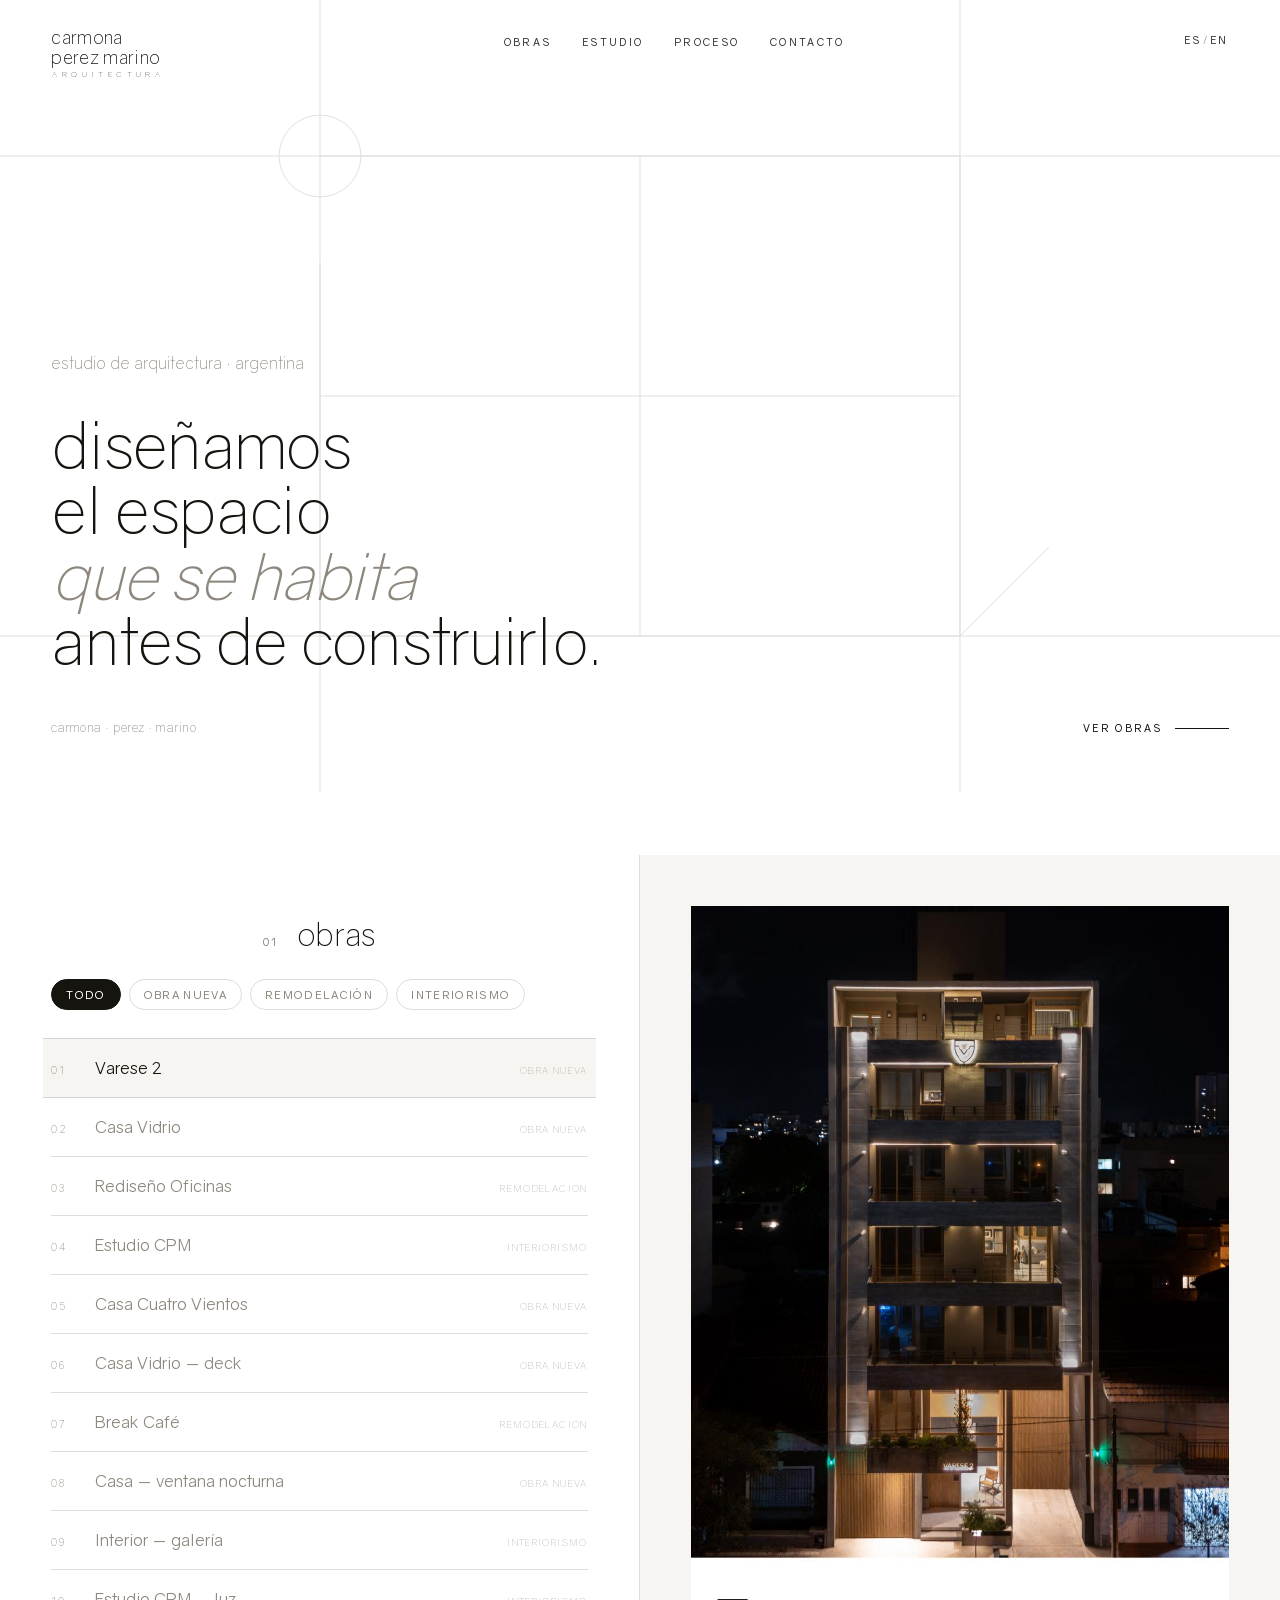
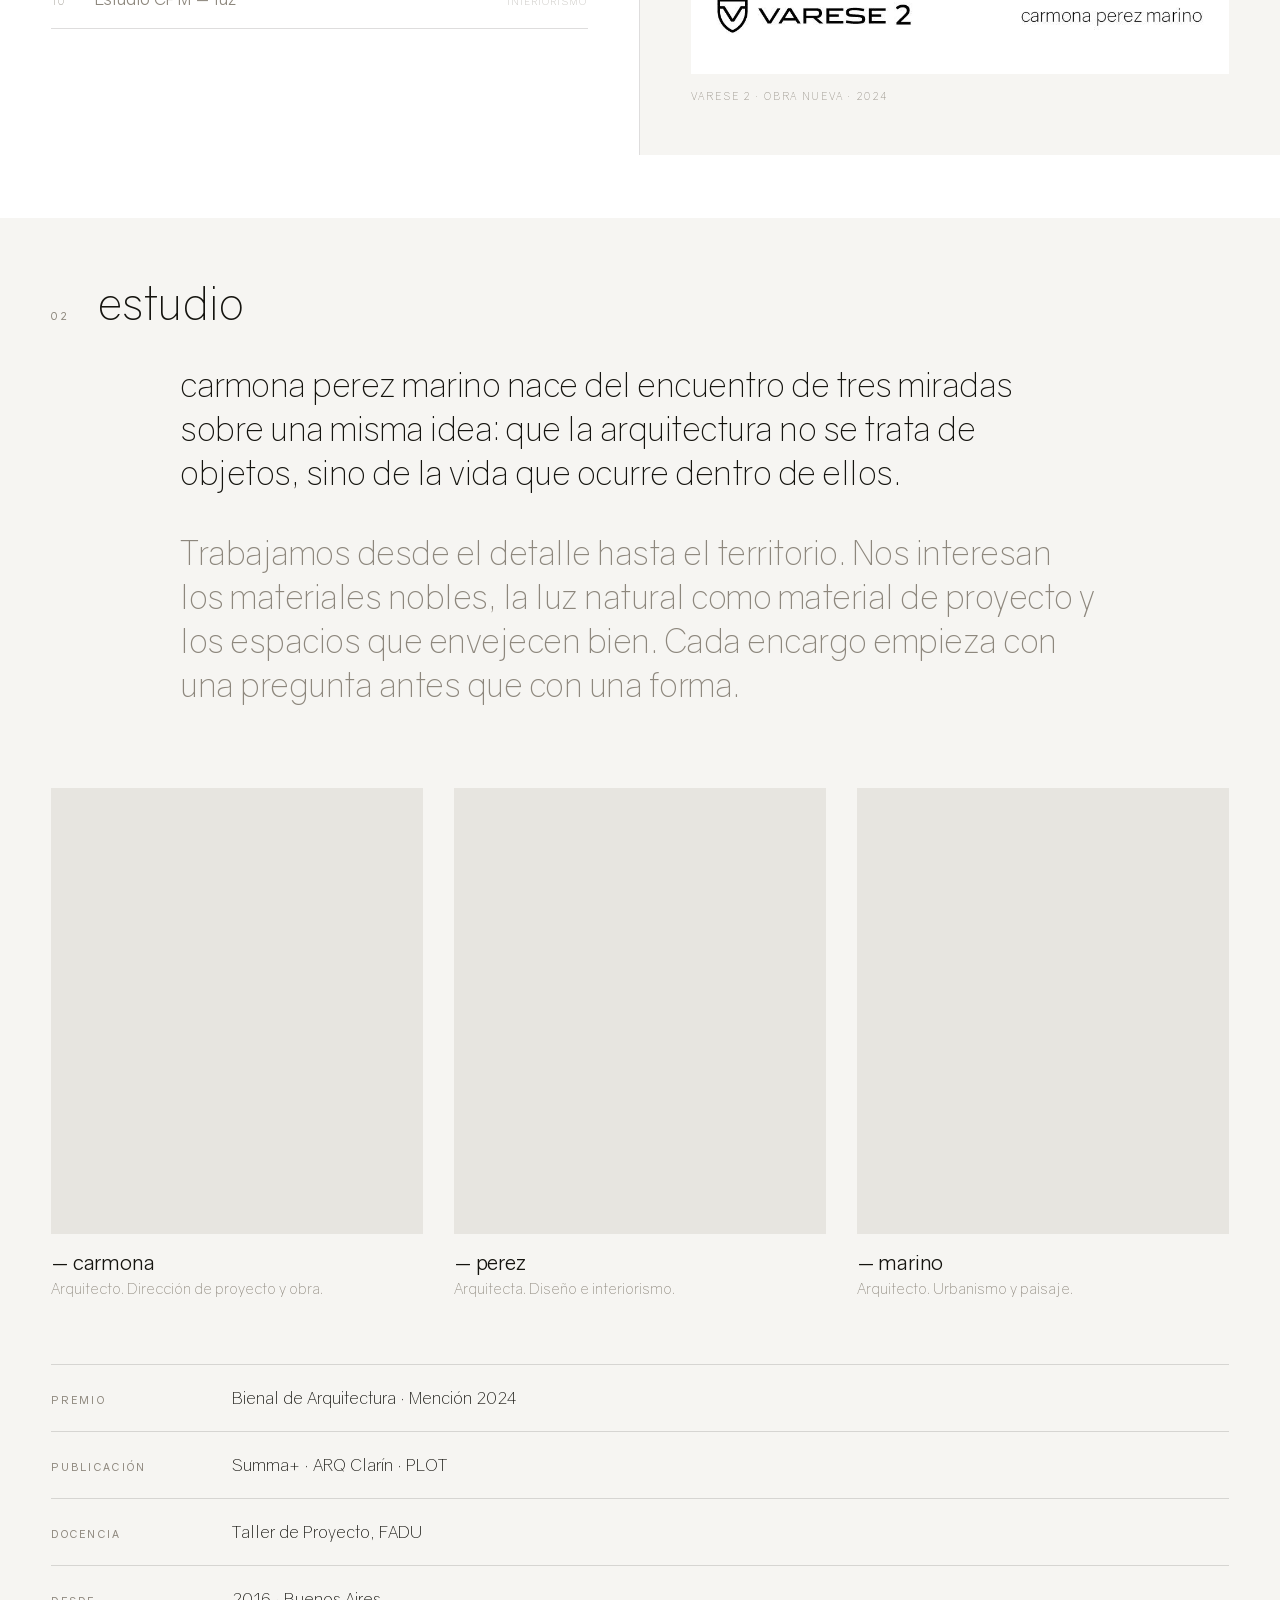
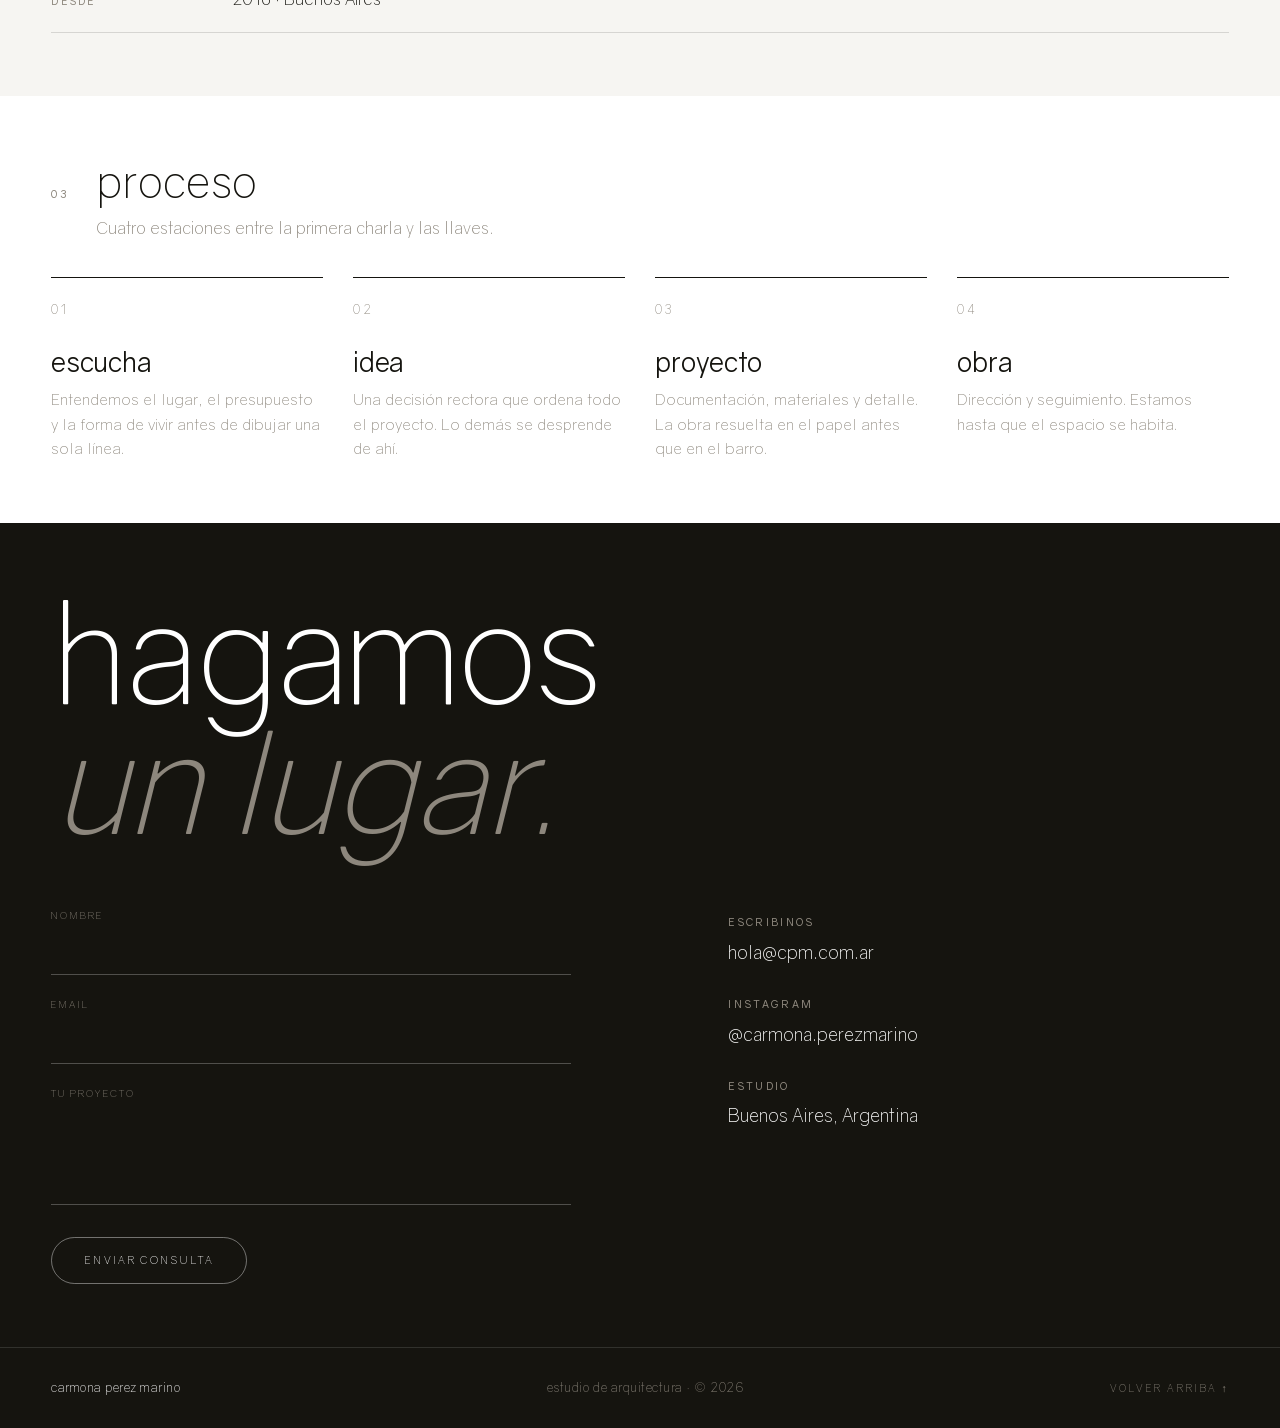
==== index.html @ c0841563 "Initial commit — 4 design variants for CPM web v1: split-panel scroll with filter categories v2: tim" ====
<!DOCTYPE html>
<html lang="es">
<head>
  <meta charset="UTF-8" />
  <meta name="viewport" content="width=device-width, initial-scale=1.0" />
  <title>carmona perez marino · arquitectura</title>
  <meta name="description" content="carmona perez marino — estudio de arquitectura. Obra nueva, remodelación e interiorismo. Espacios que se habitan antes de construirse." />

  <link rel="stylesheet" href="css/styles.css" />
</head>
<body>

  <!-- Custom cursor label (desktop) -->
  <div class="cursor-label" id="cursorLabel" aria-hidden="true"></div>

  <!-- ░░░ HEADER ░░░ -->
  <header class="site-header" id="header">
    <a href="#inicio" class="brand" aria-label="carmona perez marino — inicio">
      <span class="brand__name">carmona<br />perez marino</span>
      <span class="brand__sub">arquitectura</span>
    </a>

    <nav class="nav" id="nav">
      <a href="#obras">Obras</a>
      <a href="#estudio">Estudio</a>
      <a href="#proceso">Proceso</a>
      <a href="#contacto">Contacto</a>
    </nav>

    <div class="header__right">
      <button class="lang" id="langToggle" aria-label="Cambiar idioma">ES<span>/</span>EN</button>
      <button class="menu-btn" id="menuBtn" aria-label="Abrir menú" aria-expanded="false">
        <span></span><span></span>
      </button>
    </div>
  </header>

  <!-- ░░░ HERO / MANIFIESTO ░░░ -->
  <section class="hero" id="inicio">
    <!-- Plan-line motif (signature) -->
    <svg class="hero__plan" viewBox="0 0 1440 900" preserveAspectRatio="xMidYMid slice" aria-hidden="true">
      <g class="plan-lines" fill="none" stroke="currentColor" stroke-width="1">
        <path d="M0 180 H1440" />
        <path d="M0 720 H1440" />
        <path d="M360 0 V900" />
        <path d="M1080 0 V900" />
        <rect x="360" y="180" width="720" height="540" />
        <path d="M360 450 H1080" />
        <path d="M720 180 V720" />
        <circle cx="360" cy="180" r="46" />
        <path d="M1080 720 L1180 620" />
      </g>
    </svg>

    <div class="hero__inner">
      <p class="hero__eyebrow reveal">estudio de arquitectura · argentina</p>
      <h1 class="hero__statement">
        <span class="reveal" style="--d:0">diseñamos</span>
        <span class="reveal" style="--d:1">el espacio</span>
        <span class="reveal" style="--d:2"><em>que se habita</em></span>
        <span class="reveal" style="--d:3">antes de construirlo.</span>
      </h1>
      <div class="hero__foot reveal" style="--d:4">
        <span>carmona · perez · marino</span>
        <a href="#obras" class="scroll-cue">ver obras <span class="scroll-cue__line"></span></a>
      </div>
    </div>
  </section>

  <!-- ░░░ OBRAS ░░░ -->
  <section class="works" id="obras">
    <div class="works__inner">

      <!-- Panel izquierdo: lista de proyectos -->
      <div class="works__list-col">
        <div class="section-head section-head--inline">
          <span class="section-head__num">01</span>
          <h2 class="section-head__title">obras</h2>
        </div>

        <div class="filters" id="filters">
          <button class="filter is-active" data-filter="all">Todo</button>
          <button class="filter" data-filter="obra-nueva">Obra nueva</button>
          <button class="filter" data-filter="remodelacion">Remodelación</button>
          <button class="filter" data-filter="interiorismo">Interiorismo</button>
        </div>

        <ol class="proj-list" id="projList">
          <!-- inyectado por JS -->
        </ol>
      </div>

      <!-- Panel derecho: imagen activa -->
      <div class="works__image-col">
        <div class="works__img-wrap">
          <img class="works__active-img" id="activeImg" src="" alt="" />
        </div>
        <p class="works__img-caption" id="activeCaption"></p>
      </div>

    </div>
  </section>

  <!-- ░░░ ESTUDIO ░░░ -->
  <section class="studio" id="estudio">
    <div class="section-head">
      <span class="section-head__num">02</span>
      <h2 class="section-head__title">estudio</h2>
    </div>

    <div class="studio__manifesto reveal">
      <p>
        carmona perez marino nace del encuentro de tres miradas sobre una misma idea: que la
        arquitectura no se trata de objetos, sino de la vida que ocurre dentro de ellos.
      </p>
      <p>
        Trabajamos desde el detalle hasta el territorio. Nos interesan los materiales nobles, la luz
        natural como material de proyecto y los espacios que envejecen bien. Cada encargo empieza con
        una pregunta antes que con una forma.
      </p>
    </div>

    <div class="team">
      <article class="member reveal">
        <div class="member__photo" data-img="https://picsum.photos/id/1005/600/720?grayscale"></div>
        <h3>— carmona</h3>
        <p>Arquitecto. Dirección de proyecto y obra.</p>
      </article>
      <article class="member reveal" style="--d:1">
        <div class="member__photo" data-img="https://picsum.photos/id/1011/600/720?grayscale"></div>
        <h3>— perez</h3>
        <p>Arquitecta. Diseño e interiorismo.</p>
      </article>
      <article class="member reveal" style="--d:2">
        <div class="member__photo" data-img="https://picsum.photos/id/1027/600/720?grayscale"></div>
        <h3>— marino</h3>
        <p>Arquitecto. Urbanismo y paisaje.</p>
      </article>
    </div>

    <ul class="credits">
      <li><span>Premio</span> Bienal de Arquitectura · Mención 2024</li>
      <li><span>Publicación</span> Summa+ · ARQ Clarín · PLOT</li>
      <li><span>Docencia</span> Taller de Proyecto, FADU</li>
      <li><span>Desde</span> 2016 · Buenos Aires</li>
    </ul>
  </section>

  <!-- ░░░ PROCESO ░░░ -->
  <section class="process" id="proceso">
    <div class="section-head">
      <span class="section-head__num">03</span>
      <h2 class="section-head__title">proceso</h2>
      <p class="section-head__lead">Cuatro estaciones entre la primera charla y las llaves.</p>
    </div>

    <ol class="steps">
      <li class="step reveal">
        <span class="step__n">01</span>
        <h3>escucha</h3>
        <p>Entendemos el lugar, el presupuesto y la forma de vivir antes de dibujar una sola línea.</p>
      </li>
      <li class="step reveal" style="--d:1">
        <span class="step__n">02</span>
        <h3>idea</h3>
        <p>Una decisión rectora que ordena todo el proyecto. Lo demás se desprende de ahí.</p>
      </li>
      <li class="step reveal" style="--d:2">
        <span class="step__n">03</span>
        <h3>proyecto</h3>
        <p>Documentación, materiales y detalle. La obra resuelta en el papel antes que en el barro.</p>
      </li>
      <li class="step reveal" style="--d:3">
        <span class="step__n">04</span>
        <h3>obra</h3>
        <p>Dirección y seguimiento. Estamos hasta que el espacio se habita.</p>
      </li>
    </ol>
  </section>

  <!-- ░░░ CONTACTO ░░░ -->
  <section class="contact" id="contacto">
    <div class="contact__inner">
      <h2 class="contact__title">hagamos<br /><em>un lugar.</em></h2>
      <div class="contact__cols">
        <form class="contact__form" id="contactForm" novalidate>
          <label>Nombre<input type="text" name="nombre" required /></label>
          <label>Email<input type="email" name="email" required /></label>
          <label>Tu proyecto<textarea name="mensaje" rows="3" required></textarea></label>
          <button type="submit">Enviar consulta</button>
          <p class="form-note" id="formNote" hidden>Gracias. Te respondemos a la brevedad.</p>
        </form>
        <div class="contact__aside">
          <p><span>Escribinos</span><a href="mailto:hola@cpm.com.ar">hola@cpm.com.ar</a></p>
          <p><span>Instagram</span><a href="https://www.instagram.com/carmona.perezmarino/" target="_blank" rel="noopener">@carmona.perezmarino</a></p>
          <p><span>Estudio</span>Buenos Aires, Argentina</p>
        </div>
      </div>
    </div>
  </section>

  <!-- ░░░ FOOTER ░░░ -->
  <footer class="site-footer">
    <span class="site-footer__brand">carmona perez marino</span>
    <span class="site-footer__legal">estudio de arquitectura · © 2026</span>
    <a href="#inicio" class="site-footer__top">volver arriba ↑</a>
  </footer>

  <script src="js/works.js"></script>
  <script src="js/main.js"></script>
</body>
</html>
---- css/styles.css ----
/* ============================================================
   carmona perez marino — arquitectura
   Sistema visual: "Planta abierta"
   Blanco · tinta · una sola tipografía (Gravity) · línea de plano
   ============================================================ */

/* ---------- Tipografía de marca (Gravity) ---------- */
@font-face {
  font-family: "Gravity";
  src: url("fonts/Gravity-Light.ttf") format("truetype");
  font-weight: 300; font-style: normal; font-display: swap;
}
@font-face {
  font-family: "Gravity";
  src: url("fonts/Gravity-Book.ttf") format("truetype");
  font-weight: 400; font-style: normal; font-display: swap;
}
@font-face {
  font-family: "Gravity";
  src: url("fonts/Gravity-Regular.ttf") format("truetype");
  font-weight: 500; font-style: normal; font-display: swap;
}
@font-face {
  font-family: "Gravity";
  src: url("fonts/Gravity-Bold.ttf") format("truetype");
  font-weight: 700; font-style: normal; font-display: swap;
}

/* ---------- Tokens ---------- */
:root {
  --paper:   #ffffff;
  --paper-2: #f6f5f2;   /* off-white cálido para alternar secciones */
  --ink:     #15140f;   /* casi negro, leve calidez */
  --stone:   #8d877d;   /* gris piedra para texto secundario */
  --line:    rgba(21, 20, 15, 0.14);
  --line-2:  rgba(21, 20, 15, 0.07);

  --serif: "Gravity", "Helvetica Neue", Arial, sans-serif;
  --gap: clamp(18px, 4vw, 64px);     /* margen lateral */
  --maxw: 1480px;

  --ease: cubic-bezier(0.22, 1, 0.36, 1);
}

/* ---------- Reset ---------- */
*, *::before, *::after { box-sizing: border-box; margin: 0; padding: 0; }
html { scroll-behavior: smooth; -webkit-font-smoothing: antialiased; text-rendering: optimizeLegibility; }
body {
  font-family: var(--serif);
  font-weight: 300;
  color: var(--ink);
  background: var(--paper);
  line-height: 1.55;
  overflow-x: hidden;
}
img { display: block; max-width: 100%; }
a { color: inherit; text-decoration: none; }
button { font: inherit; color: inherit; cursor: pointer; background: none; border: none; }
em { font-style: italic; }
::selection { background: var(--ink); color: var(--paper); }

/* ---------- Tipografía base ---------- */
h1, h2, h3 { font-weight: 300; line-height: 1.02; letter-spacing: -0.01em; }
.eyebrow, .filter, .nav a, .lang,
.section-head__num, .credits span, .contact__aside span {
  text-transform: uppercase;
  letter-spacing: 0.22em;
  font-size: 0.66rem;
  font-weight: 500;
}

/* ============================================================
   HEADER
   ============================================================ */
.site-header {
  position: fixed; inset: 0 0 auto 0; z-index: 100;
  display: flex; align-items: flex-start; justify-content: space-between;
  padding: clamp(16px, 2.2vw, 30px) var(--gap);
  color: var(--ink);
  transition: padding .4s var(--ease);
}
.brand { display: block; line-height: 1; }
.brand__name {
  display: block;
  font-weight: 300;
  font-size: clamp(0.95rem, 1.5vw, 1.15rem);
  letter-spacing: 0.02em;
  line-height: 1.06;
}
.brand__sub {
  display: block;
  margin-top: .35em;
  font-size: 0.5rem;
  letter-spacing: 0.55em;
  text-transform: uppercase;
  padding-left: .15em;
  opacity: .75;
}
.nav {
  display: flex; gap: clamp(18px, 2.4vw, 40px);
  padding-top: 6px;
}
.nav a { position: relative; opacity: .85; transition: opacity .3s; }
.nav a::after {
  content: ""; position: absolute; left: 0; bottom: -6px;
  width: 100%; height: 1px; background: currentColor;
  transform: scaleX(0); transform-origin: left; transition: transform .4s var(--ease);
}
.nav a:hover { opacity: 1; }
.nav a:hover::after { transform: scaleX(1); }

.header__right { display: flex; align-items: center; gap: 18px; padding-top: 4px; }
.lang span { opacity: .4; margin: 0 1px; }
.lang { opacity: .85; transition: opacity .3s; }
.lang:hover { opacity: 1; }

/* botón hamburguesa (mobile) */
.menu-btn { display: none; width: 26px; height: 14px; position: relative; }
.menu-btn span {
  position: absolute; left: 0; width: 100%; height: 1.5px; background: currentColor;
  transition: transform .4s var(--ease), opacity .3s;
}
.menu-btn span:nth-child(1) { top: 2px; }
.menu-btn span:nth-child(2) { bottom: 2px; }
body.nav-open .menu-btn span:nth-child(1) { transform: translateY(4px) rotate(45deg); }
body.nav-open .menu-btn span:nth-child(2) { transform: translateY(-5px) rotate(-45deg); }

/* ============================================================
   HERO
   ============================================================ */
.hero {
  position: relative;
  min-height: 88vh; min-height: 88svh;
  display: flex; align-items: flex-end;
  padding: 0 var(--gap) clamp(36px, 6vh, 80px);
  overflow: hidden;
}
.hero__plan {
  position: absolute; inset: 0; width: 100%; height: 100%;
  color: var(--ink); opacity: .14; pointer-events: none;
}
.plan-lines path, .plan-lines rect, .plan-lines circle {
  stroke-dasharray: var(--len, 2400);
  stroke-dashoffset: var(--len, 2400);
  animation: draw 2.6s var(--ease) forwards;
}
.plan-lines > *:nth-child(2) { animation-delay: .15s; }
.plan-lines > *:nth-child(3) { animation-delay: .30s; }
.plan-lines > *:nth-child(4) { animation-delay: .45s; }
.plan-lines > *:nth-child(5) { animation-delay: .60s; }
.plan-lines > *:nth-child(6) { animation-delay: .75s; }
.plan-lines > *:nth-child(7) { animation-delay: .90s; }
.plan-lines > *:nth-child(8) { animation-delay: 1.05s; }
.plan-lines > *:nth-child(9) { animation-delay: 1.2s; }
@keyframes draw { to { stroke-dashoffset: 0; } }

.hero__inner { position: relative; width: 100%; max-width: var(--maxw); margin: 0 auto; }
.hero__eyebrow { color: var(--stone); margin-bottom: clamp(20px, 4vh, 44px); }
.hero__statement {
  font-size: clamp(1.8rem, 5vw, 5rem);
  line-height: 1.02;
  letter-spacing: -0.02em;
  font-weight: 300;
}
.hero__statement span { display: block; }
.hero__statement em { color: var(--stone); }
.hero__foot {
  display: flex; align-items: center; justify-content: space-between;
  flex-wrap: wrap; gap: 16px;
  margin-top: clamp(28px, 5vh, 60px);
  font-size: 0.8rem; letter-spacing: .04em; color: var(--stone);
}
.scroll-cue {
  display: inline-flex; align-items: center; gap: 12px;
  text-transform: uppercase; letter-spacing: .22em; font-size: .66rem; font-weight: 500;
  color: var(--ink);
}
.scroll-cue__line {
  width: 54px; height: 1px; background: var(--ink); position: relative; overflow: hidden;
}
.scroll-cue__line::after {
  content: ""; position: absolute; inset: 0; background: var(--stone);
  transform: translateX(-100%); animation: slide 1.8s var(--ease) infinite;
}
@keyframes slide { 50% { transform: translateX(0); } 100% { transform: translateX(100%); } }

/* ============================================================
   MARQUEE
   ============================================================ */
.marquee {
  border-block: 1px solid var(--line);
  overflow: hidden; padding: 12px 0;
  white-space: nowrap;
}
.marquee__track { display: inline-flex; animation: marquee 28s linear infinite; }
.marquee__track span {
  font-size: clamp(0.9rem, 2vw, 1.5rem);
  font-weight: 300; letter-spacing: .08em; color: var(--ink);
  padding-right: .2em;
}
@keyframes marquee { to { transform: translateX(-50%); } }

/* ============================================================
   SECTION HEAD (compartido)
   ============================================================ */
section { padding: clamp(48px, 7vh, 96px) var(--gap); }
.section-head {
  max-width: var(--maxw); margin: 0 auto clamp(28px, 4vh, 52px);
  display: grid; grid-template-columns: auto 1fr; column-gap: 28px; row-gap: 10px;
  align-items: baseline;
}
.section-head__num { color: var(--stone); padding-top: .6em; }
.section-head__title { font-size: clamp(1.6rem, 3.5vw, 2.8rem); grid-column: 2; }
.section-head__lead {
  grid-column: 2; max-width: 46ch; color: var(--stone);
  font-size: 1.05rem; font-weight: 300;
}

/* ============================================================
   OBRAS — split panel
   ============================================================ */
.works { padding-inline: 0; }   /* overrides section padding lateral */

.works__inner {
  max-width: var(--maxw); margin: 0 auto;
  display: grid; grid-template-columns: 1fr 1fr;
  min-height: 80vh;
}

/* -- columna izquierda -- */
.works__list-col {
  padding: clamp(48px, 7vh, 96px) var(--gap);
  display: flex; flex-direction: column; gap: 28px;
  border-right: 1px solid var(--line);
}

.section-head--inline {
  margin-bottom: 0;
  display: flex; align-items: baseline; gap: 18px;
}
.section-head--inline .section-head__title { font-size: clamp(1.4rem, 2.5vw, 2.2rem); }

.filters {
  display: flex; flex-wrap: wrap; gap: 8px; margin: 0;
}
.filter {
  padding: 6px 14px; border: 1px solid var(--line); border-radius: 100px;
  font-size: .7rem; letter-spacing: .12em; text-transform: uppercase;
  color: var(--stone); transition: color .25s, border-color .25s, background .25s;
}
.filter:hover { color: var(--ink); border-color: var(--ink); }
.filter.is-active { color: var(--paper); background: var(--ink); border-color: var(--ink); }

/* lista de proyectos */
.proj-list { list-style: none; }
.proj-item {
  display: grid; grid-template-columns: 2rem 1fr auto;
  align-items: baseline; gap: 12px;
  padding: 16px 0; border-bottom: 1px solid var(--line);
  cursor: pointer; transition: background .2s;
}
.proj-item:first-child { border-top: 1px solid var(--line); }
.proj-item.is-active .proj-item__name,
.proj-item:hover .proj-item__name { color: var(--ink); }
.proj-item.is-active { background: var(--paper-2); margin-inline: -8px; padding-inline: 8px; }
.proj-item--hidden { display: none; }

.proj-item__n {
  font-size: .65rem; letter-spacing: .15em; color: var(--stone);
  text-transform: uppercase; padding-top: .15em;
}
.proj-item__name {
  font-size: 1.05rem; font-weight: 400; color: var(--stone);
  transition: color .25s var(--ease);
}
.proj-item__cat {
  font-size: .62rem; letter-spacing: .14em; text-transform: uppercase;
  color: var(--stone); opacity: .6; white-space: nowrap;
}

/* -- columna derecha: imagen -- */
.works__image-col {
  position: sticky; top: 0; height: 100vh;
  display: flex; flex-direction: column; justify-content: center;
  padding: var(--gap);
  background: var(--paper-2);
}
.works__img-wrap {
  flex: 1; overflow: hidden; position: relative;
}
.works__active-img {
  width: 100%; height: 100%; object-fit: cover;
  opacity: 0; transition: opacity .55s var(--ease), transform .7s var(--ease);
  transform: scale(1.02);
}
.works__active-img.is-loaded {
  opacity: 1; transform: scale(1);
}
.works__img-caption {
  margin-top: 14px;
  font-size: .65rem; letter-spacing: .18em; text-transform: uppercase;
  color: var(--stone);
}

/* ============================================================
   ESTUDIO
   ============================================================ */
.studio { background: var(--paper-2); }
.studio__manifesto {
  max-width: 920px; margin: 0 auto clamp(56px, 9vh, 110px);
}
.studio__manifesto p {
  font-size: clamp(1.3rem, 2.6vw, 2.15rem);
  line-height: 1.32; font-weight: 300; letter-spacing: -.015em;
}
.studio__manifesto p + p { margin-top: 1.1em; color: var(--stone); }
.studio__manifesto strong { font-weight: 500; color: var(--ink); }

.team {
  max-width: var(--maxw); margin: 0 auto clamp(48px, 7vh, 90px);
  display: grid; grid-template-columns: repeat(3, 1fr); gap: clamp(18px, 2.4vw, 40px);
}
.member__photo {
  aspect-ratio: 5/6; background: #e7e5e0 center/cover no-repeat;
}
.member h3 { font-size: 1.3rem; margin: 18px 0 4px; font-weight: 400; }
.member p { color: var(--stone); font-size: .95rem; }

.credits {
  max-width: var(--maxw); margin: 0 auto; list-style: none;
  border-top: 1px solid var(--line);
}
.credits li {
  display: flex; gap: clamp(16px, 4vw, 60px); align-items: baseline;
  padding: 20px 0; border-bottom: 1px solid var(--line); font-size: 1.05rem; font-weight: 300;
}
.credits span { color: var(--stone); flex: 0 0 130px; }

/* ============================================================
   PROCESO
   ============================================================ */
.steps {
  max-width: var(--maxw); margin: 0 auto; list-style: none;
  display: grid; grid-template-columns: repeat(4, 1fr); gap: clamp(20px, 2.4vw, 44px);
}
.step { border-top: 1px solid var(--ink); padding-top: 22px; }
.step__n { display: block; color: var(--stone); font-size: .8rem; letter-spacing: .2em; margin-bottom: 28px; }
.step h3 { font-size: 1.7rem; margin-bottom: 12px; font-weight: 400; }
.step p { color: var(--stone); font-size: .98rem; }

/* ============================================================
   CONTACTO
   ============================================================ */
.contact { background: var(--ink); color: var(--paper); }
.contact__inner { max-width: var(--maxw); margin: 0 auto; }
.contact__title {
  font-size: clamp(2.6rem, 11vw, 9rem); line-height: .92; letter-spacing: -.03em;
  margin-bottom: clamp(40px, 7vh, 90px);
}
.contact__title em { color: var(--stone); }
.contact__cols { display: grid; grid-template-columns: 1.2fr 1fr; gap: clamp(36px, 6vw, 100px); }

.contact__form { display: flex; flex-direction: column; gap: 22px; max-width: 520px; }
.contact__form label {
  display: flex; flex-direction: column; gap: 8px;
  text-transform: uppercase; letter-spacing: .2em; font-size: .64rem; color: var(--stone);
}
.contact__form input, .contact__form textarea {
  font: inherit; font-size: 1.05rem; letter-spacing: 0; text-transform: none;
  color: var(--paper); background: transparent;
  border: none; border-bottom: 1px solid rgba(255,255,255,.25);
  padding: 8px 0; resize: none; transition: border-color .3s;
}
.contact__form input:focus, .contact__form textarea:focus {
  outline: none; border-color: var(--paper);
}
.contact__form button {
  align-self: flex-start; margin-top: 10px;
  border: 1px solid rgba(255,255,255,.4); border-radius: 100px;
  padding: 14px 32px; text-transform: uppercase; letter-spacing: .2em; font-size: .68rem;
  transition: background .35s var(--ease), color .35s var(--ease);
}
.contact__form button:hover { background: var(--paper); color: var(--ink); }
.form-note { color: var(--stone); text-transform: none; letter-spacing: 0; font-size: .95rem; }

.contact__aside { display: flex; flex-direction: column; gap: 30px; padding-top: 6px; }
.contact__aside p { display: flex; flex-direction: column; gap: 7px; font-size: 1.15rem; font-weight: 300; }
.contact__aside span { color: var(--stone); }
.contact__aside a { position: relative; width: fit-content; }
.contact__aside a::after {
  content: ""; position: absolute; left: 0; bottom: -3px; width: 100%; height: 1px;
  background: currentColor; transform: scaleX(0); transform-origin: left; transition: transform .4s var(--ease);
}
.contact__aside a:hover::after { transform: scaleX(1); }

/* ============================================================
   FOOTER
   ============================================================ */
.site-footer {
  background: var(--ink); color: var(--paper);
  padding: 30px var(--gap); display: flex; flex-wrap: wrap; gap: 14px;
  align-items: center; justify-content: space-between;
  border-top: 1px solid rgba(255,255,255,.12);
  font-size: .8rem; letter-spacing: .04em; color: var(--stone);
}
.site-footer__brand { color: var(--paper); }
.site-footer__top { text-transform: uppercase; letter-spacing: .2em; font-size: .66rem; }

/* ============================================================
   CURSOR LABEL (desktop)
   ============================================================ */
.cursor-label {
  position: fixed; top: 0; left: 0; z-index: 200; pointer-events: none;
  padding: 7px 14px; background: var(--ink); color: var(--paper);
  font-size: .6rem; letter-spacing: .18em; text-transform: uppercase; white-space: nowrap;
  border-radius: 100px;
  transform: translate(-50%, -160%) scale(.6); opacity: 0;
  transition: opacity .25s var(--ease), transform .25s var(--ease);
}
.cursor-label.is-visible { opacity: 1; transform: translate(-50%, -160%) scale(1); }

/* ============================================================
   REVEAL (scroll)
   ============================================================ */
.reveal { opacity: 0; transform: translateY(22px); transition: opacity .9s var(--ease), transform .9s var(--ease); transition-delay: calc(var(--d, 0) * 90ms); }
.reveal.in { opacity: 1; transform: none; }

/* ============================================================
   RESPONSIVE
   ============================================================ */
@media (max-width: 900px) {
  .works__inner { grid-template-columns: 1fr; }
  .works__image-col { position: relative; height: 50vw; min-height: 260px; }
  .works__list-col { border-right: none; border-bottom: 1px solid var(--line); }
  .team { grid-template-columns: 1fr 1fr; }
  .steps { grid-template-columns: 1fr 1fr; row-gap: 40px; }
  .contact__cols { grid-template-columns: 1fr; }
}

@media (max-width: 640px) {
  .nav, .lang { display: none; }
  .menu-btn { display: block; }

  /* nav móvil desplegable */
  body.nav-open .nav {
    display: flex; flex-direction: column; gap: 0;
    position: fixed; inset: 0; z-index: 90;
    background: var(--paper); padding: 28vh var(--gap) 0;
  }
  body.nav-open .nav a { font-size: 2.2rem; padding: 14px 0; border-bottom: 1px solid var(--line); text-transform: none; letter-spacing: -.01em; }
  body.nav-open .nav a::after { display: none; }

  .grid { grid-template-columns: 1fr; }
  .tile, .tile.tall, .tile.wide { grid-column: 1 / -1; }
  .tile__img, .tile.tall .tile__img, .tile.wide .tile__img { aspect-ratio: 4/3; }
  .team { grid-template-columns: 1fr; }
  .steps { grid-template-columns: 1fr; }
  .section-head { grid-template-columns: 1fr; }
  .section-head__num { grid-column: 1; }
  .section-head__title, .section-head__lead { grid-column: 1; }
  .credits li { flex-direction: column; gap: 2px; }
  .credits span { flex-basis: auto; }
}

/* Respeta usuarios que prefieren menos movimiento */
@media (prefers-reduced-motion: reduce) {
  *, *::before, *::after { animation: none !important; transition: none !important; }
  .reveal { opacity: 1; transform: none; }
  .plan-lines path, .plan-lines rect, .plan-lines circle { stroke-dashoffset: 0; }
}
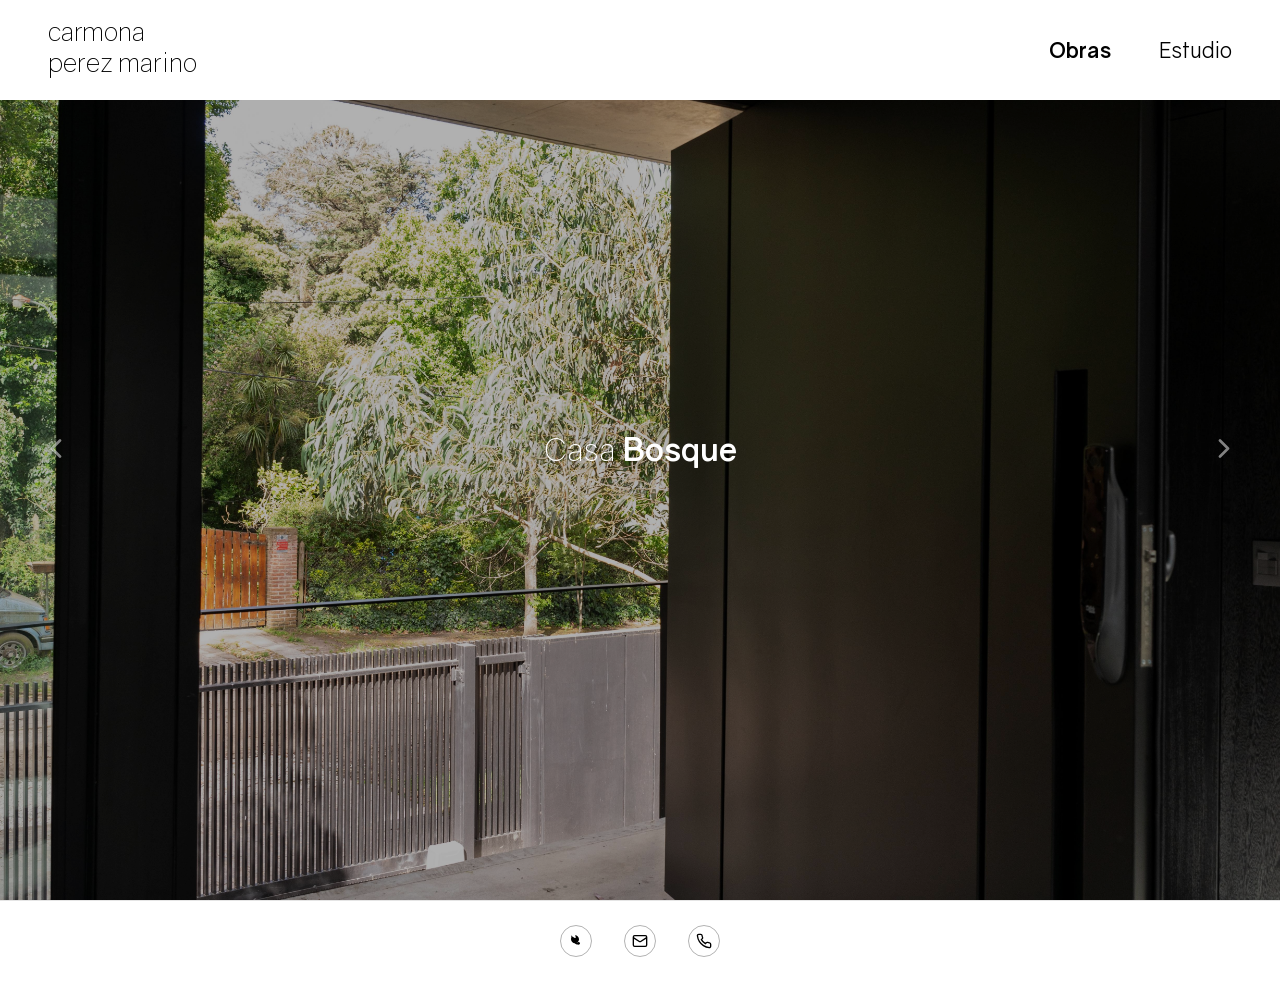
==== commit b7776fdd: "Set index3 as main index.html" ====
--- a/index.html
+++ b/index.html
@@ -3,210 +3,115 @@
 <head>
   <meta charset="UTF-8" />
   <meta name="viewport" content="width=device-width, initial-scale=1.0" />
-  <title>carmona perez marino · arquitectura</title>
-  <meta name="description" content="carmona perez marino — estudio de arquitectura. Obra nueva, remodelación e interiorismo. Espacios que se habitan antes de construirse." />
-
-  <link rel="stylesheet" href="css/styles.css" />
+  <title>carmona perez marino — arquitectura</title>
+  <link rel="stylesheet" href="css/styles3.css" />
 </head>
 <body>
 
-  <!-- Custom cursor label (desktop) -->
-  <div class="cursor-label" id="cursorLabel" aria-hidden="true"></div>
-
-  <!-- ░░░ HEADER ░░░ -->
-  <header class="site-header" id="header">
-    <a href="#inicio" class="brand" aria-label="carmona perez marino — inicio">
-      <span class="brand__name">carmona<br />perez marino</span>
-      <span class="brand__sub">arquitectura</span>
-    </a>
-
-    <nav class="nav" id="nav">
-      <a href="#obras">Obras</a>
-      <a href="#estudio">Estudio</a>
-      <a href="#proceso">Proceso</a>
-      <a href="#contacto">Contacto</a>
+  <!-- Header fixed -->
+  <header id="header" class="header">
+    <div class="header-logo">
+      <span class="logo-text" id="logoText">
+        <span></span>
+        <span></span>
+      </span>
+    </div>
+    <nav class="header-nav">
+      <button class="nav-item active" data-section="obras">Obras</button>
+      <button class="nav-item" data-section="estudio">Estudio</button>
     </nav>
-
-    <div class="header__right">
-      <button class="lang" id="langToggle" aria-label="Cambiar idioma">ES<span>/</span>EN</button>
-      <button class="menu-btn" id="menuBtn" aria-label="Abrir menú" aria-expanded="false">
-        <span></span><span></span>
-      </button>
-    </div>
   </header>
 
-  <!-- ░░░ HERO / MANIFIESTO ░░░ -->
-  <section class="hero" id="inicio">
-    <!-- Plan-line motif (signature) -->
-    <svg class="hero__plan" viewBox="0 0 1440 900" preserveAspectRatio="xMidYMid slice" aria-hidden="true">
-      <g class="plan-lines" fill="none" stroke="currentColor" stroke-width="1">
-        <path d="M0 180 H1440" />
-        <path d="M0 720 H1440" />
-        <path d="M360 0 V900" />
-        <path d="M1080 0 V900" />
-        <rect x="360" y="180" width="720" height="540" />
-        <path d="M360 450 H1080" />
-        <path d="M720 180 V720" />
-        <circle cx="360" cy="180" r="46" />
-        <path d="M1080 720 L1180 620" />
-      </g>
-    </svg>
+  <!-- OBRAS: Slider -->
+  <div id="obras" class="page page--active">
+    <!-- Progress dots -->
+    <div id="progress" class="progress"></div>
 
-    <div class="hero__inner">
-      <p class="hero__eyebrow reveal">estudio de arquitectura · argentina</p>
-      <h1 class="hero__statement">
-        <span class="reveal" style="--d:0">diseñamos</span>
-        <span class="reveal" style="--d:1">el espacio</span>
-        <span class="reveal" style="--d:2"><em>que se habita</em></span>
-        <span class="reveal" style="--d:3">antes de construirlo.</span>
-      </h1>
-      <div class="hero__foot reveal" style="--d:4">
-        <span>carmona · perez · marino</span>
-        <a href="#obras" class="scroll-cue">ver obras <span class="scroll-cue__line"></span></a>
+    <!-- Flechas de navegación -->
+    <button class="arrow arrow-left" id="arrowLeft" aria-label="Proyecto anterior">
+      <svg viewBox="0 0 24 24" fill="none" stroke="currentColor" stroke-width="2">
+        <polyline points="15 18 9 12 15 6"></polyline>
+      </svg>
+    </button>
+    <button class="arrow arrow-right" id="arrowRight" aria-label="Proyecto siguiente">
+      <svg viewBox="0 0 24 24" fill="none" stroke="currentColor" stroke-width="2">
+        <polyline points="9 18 15 12 9 6"></polyline>
+      </svg>
+    </button>
+
+    <div id="slider">
+      <section class="slide" data-index="0" style="background-image: url('img/casa-bosque/3.jpg');">
+        <h2 class="slide-title"><span class="title-light">Casa</span> <span class="title-bold">Bosque</span></h2>
+      </section>
+      <section class="slide" data-index="1" style="background-image: url('img/casa-san-benito/3.jpg');">
+        <h2 class="slide-title"><span class="title-light">Casa</span> <span class="title-bold">San Benito</span></h2>
+      </section>
+      <section class="slide" data-index="2" style="background-image: url('img/edificio-varese-ii/1.jpg');">
+        <h2 class="slide-title"><span class="title-light">Edificio</span> <span class="title-bold">Varese II</span></h2>
+      </section>
+      <section class="slide" data-index="3" style="background-image: url('img/obra-bunker/1.jpg');">
+        <h2 class="slide-title"><span class="title-light">Obra</span> <span class="title-bold">Bunker</span></h2>
+      </section>
+    </div>
+
+    <!-- Proyecto detalle -->
+    <div id="project-detail" class="project-detail" style="display:none;">
+      <button id="btnBackToWorks" class="btn-back">
+        <svg viewBox="0 0 24 24" fill="none" stroke="currentColor">
+          <polyline points="18 15 12 9 6 15"></polyline>
+        </svg>
+        Volver a obras
+      </button>
+      <h2 id="projectTitle" class="project-detail-title"></h2>
+
+      <div class="project-detail-images">
+        <div id="detailSlider" class="detail-slider"></div>
+      </div>
+
+      <div class="project-detail-info">
+        <p id="projectDescription" class="project-description"></p>
       </div>
     </div>
-  </section>
+  </div>
 
-  <!-- ░░░ OBRAS ░░░ -->
-  <section class="works" id="obras">
-    <div class="works__inner">
-
-      <!-- Panel izquierdo: lista de proyectos -->
-      <div class="works__list-col">
-        <div class="section-head section-head--inline">
-          <span class="section-head__num">01</span>
-          <h2 class="section-head__title">obras</h2>
-        </div>
-
-        <div class="filters" id="filters">
-          <button class="filter is-active" data-filter="all">Todo</button>
-          <button class="filter" data-filter="obra-nueva">Obra nueva</button>
-          <button class="filter" data-filter="remodelacion">Remodelación</button>
-          <button class="filter" data-filter="interiorismo">Interiorismo</button>
-        </div>
-
-        <ol class="proj-list" id="projList">
-          <!-- inyectado por JS -->
-        </ol>
-      </div>
-
-      <!-- Panel derecho: imagen activa -->
-      <div class="works__image-col">
-        <div class="works__img-wrap">
-          <img class="works__active-img" id="activeImg" src="" alt="" />
-        </div>
-        <p class="works__img-caption" id="activeCaption"></p>
-      </div>
-
-    </div>
-  </section>
-
-  <!-- ░░░ ESTUDIO ░░░ -->
-  <section class="studio" id="estudio">
-    <div class="section-head">
-      <span class="section-head__num">02</span>
-      <h2 class="section-head__title">estudio</h2>
-    </div>
-
-    <div class="studio__manifesto reveal">
-      <p>
-        carmona perez marino nace del encuentro de tres miradas sobre una misma idea: que la
-        arquitectura no se trata de objetos, sino de la vida que ocurre dentro de ellos.
-      </p>
-      <p>
-        Trabajamos desde el detalle hasta el territorio. Nos interesan los materiales nobles, la luz
-        natural como material de proyecto y los espacios que envejecen bien. Cada encargo empieza con
-        una pregunta antes que con una forma.
-      </p>
-    </div>
-
-    <div class="team">
-      <article class="member reveal">
-        <div class="member__photo" data-img="https://picsum.photos/id/1005/600/720?grayscale"></div>
-        <h3>— carmona</h3>
-        <p>Arquitecto. Dirección de proyecto y obra.</p>
-      </article>
-      <article class="member reveal" style="--d:1">
-        <div class="member__photo" data-img="https://picsum.photos/id/1011/600/720?grayscale"></div>
-        <h3>— perez</h3>
-        <p>Arquitecta. Diseño e interiorismo.</p>
-      </article>
-      <article class="member reveal" style="--d:2">
-        <div class="member__photo" data-img="https://picsum.photos/id/1027/600/720?grayscale"></div>
-        <h3>— marino</h3>
-        <p>Arquitecto. Urbanismo y paisaje.</p>
-      </article>
-    </div>
-
-    <ul class="credits">
-      <li><span>Premio</span> Bienal de Arquitectura · Mención 2024</li>
-      <li><span>Publicación</span> Summa+ · ARQ Clarín · PLOT</li>
-      <li><span>Docencia</span> Taller de Proyecto, FADU</li>
-      <li><span>Desde</span> 2016 · Buenos Aires</li>
-    </ul>
-  </section>
-
-  <!-- ░░░ PROCESO ░░░ -->
-  <section class="process" id="proceso">
-    <div class="section-head">
-      <span class="section-head__num">03</span>
-      <h2 class="section-head__title">proceso</h2>
-      <p class="section-head__lead">Cuatro estaciones entre la primera charla y las llaves.</p>
-    </div>
-
-    <ol class="steps">
-      <li class="step reveal">
-        <span class="step__n">01</span>
-        <h3>escucha</h3>
-        <p>Entendemos el lugar, el presupuesto y la forma de vivir antes de dibujar una sola línea.</p>
-      </li>
-      <li class="step reveal" style="--d:1">
-        <span class="step__n">02</span>
-        <h3>idea</h3>
-        <p>Una decisión rectora que ordena todo el proyecto. Lo demás se desprende de ahí.</p>
-      </li>
-      <li class="step reveal" style="--d:2">
-        <span class="step__n">03</span>
-        <h3>proyecto</h3>
-        <p>Documentación, materiales y detalle. La obra resuelta en el papel antes que en el barro.</p>
-      </li>
-      <li class="step reveal" style="--d:3">
-        <span class="step__n">04</span>
-        <h3>obra</h3>
-        <p>Dirección y seguimiento. Estamos hasta que el espacio se habita.</p>
-      </li>
-    </ol>
-  </section>
-
-  <!-- ░░░ CONTACTO ░░░ -->
-  <section class="contact" id="contacto">
-    <div class="contact__inner">
-      <h2 class="contact__title">hagamos<br /><em>un lugar.</em></h2>
-      <div class="contact__cols">
-        <form class="contact__form" id="contactForm" novalidate>
-          <label>Nombre<input type="text" name="nombre" required /></label>
-          <label>Email<input type="email" name="email" required /></label>
-          <label>Tu proyecto<textarea name="mensaje" rows="3" required></textarea></label>
-          <button type="submit">Enviar consulta</button>
-          <p class="form-note" id="formNote" hidden>Gracias. Te respondemos a la brevedad.</p>
-        </form>
-        <div class="contact__aside">
-          <p><span>Escribinos</span><a href="mailto:hola@cpm.com.ar">hola@cpm.com.ar</a></p>
-          <p><span>Instagram</span><a href="https://www.instagram.com/carmona.perezmarino/" target="_blank" rel="noopener">@carmona.perezmarino</a></p>
-          <p><span>Estudio</span>Buenos Aires, Argentina</p>
+  <!-- ESTUDIO -->
+  <div id="estudio" class="page">
+    <div class="estudio-container">
+      <div class="estudio-fixed">
+        <img src="img/estudio/main.jpg" alt="Estudio carmona perez marino" class="estudio-main-image" />
+        <div class="estudio-text">
+          <h2><span class="title-light">Estudio</span> <span class="title-bold">CPM</span></h2>
+          <p>carmona perez marino nace del encuentro de tres miradas sobre una misma idea: que la arquitectura no se trata de objetos, sino de la vida que ocurre dentro de ellos.</p>
         </div>
       </div>
+      <div class="estudio-carousel-container">
+        <div class="estudio-carousel" id="estudioCarousel"></div>
+      </div>
     </div>
-  </section>
+  </div>
 
-  <!-- ░░░ FOOTER ░░░ -->
-  <footer class="site-footer">
-    <span class="site-footer__brand">carmona perez marino</span>
-    <span class="site-footer__legal">estudio de arquitectura · © 2026</span>
-    <a href="#inicio" class="site-footer__top">volver arriba ↑</a>
+  <script src="js/main3.js"></script>
+
+  <!-- FOOTER GLOBAL -->
+  <footer class="footer">
+    <div class="footer-content">
+      <a href="https://wa.me/5491234567890" target="_blank" class="footer-icon" aria-label="WhatsApp">
+        <svg viewBox="0 0 24 24" fill="currentColor">
+          <path d="M17.472 14.382c-.297-.149-1.758-.867-2.03-.967-.273-.099-.471-.148-.67.15-.197.297-.767.966-.94 1.164-.173.199-.347.223-.644.075-.297-.15-1.255-.463-2.39-1.475-.883-.788-1.48-1.761-1.653-2.059-.173-.297-.018-.458.13-.606.134-.133.298-.347.446-.52.149-.174.198-.298.298-.497.099-.198.05-.371-.025-.52-.075-.149-.669-1.612-.916-2.207-.242-.579-.487-.5-.67-.51-.173-.008-.371-.01-.57-.01-.198 0-.52.074-.792.372-.272.297-1.04 1.016-1.04 2.479 0 1.462 1.065 2.875 1.213 3.074.149.198 2.096 3.2 5.077 4.487.709.306 1.262.489 1.694.625.712.227 1.36.195 1.871.118.571-.085 1.758-.719 2.006-1.413.248-.694.248-1.289.173-1.413-.074-.124-.272-.198-.57-.347m-5.421-7.403h-.004c-1.022 0-2.031.193-3.008.568L4.565 3.22 5.17 6.18c-.423 1.034-.655 2.148-.655 3.254 0 3.308 2.692 5.999 6 5.999 1.6 0 3.105-.635 4.245-1.77 1.141-1.134 1.77-2.639 1.77-4.245 0-3.309-2.691-6-5.999-6"/>
+        </svg>
+      </a>
+      <a href="mailto:hola@cpm.com.ar" class="footer-icon" aria-label="Email">
+        <svg viewBox="0 0 24 24" fill="none" stroke="currentColor" stroke-width="2">
+          <rect x="2" y="4" width="20" height="16" rx="2"></rect>
+          <path d="m22 7-8.97 5.7a1.94 1.94 0 0 1-2.06 0L2 7"></path>
+        </svg>
+      </a>
+      <a href="tel:+5491234567890" class="footer-icon" aria-label="Teléfono">
+        <svg viewBox="0 0 24 24" fill="none" stroke="currentColor" stroke-width="2">
+          <path d="M22 16.92v3a2 2 0 0 1-2.18 2 19.79 19.79 0 0 1-8.63-3.07 19.5 19.5 0 0 1-6-6 19.79 19.79 0 0 1-3.07-8.67A2 2 0 0 1 4.11 2h3a2 2 0 0 1 2 1.72 12.84 12.84 0 0 0 .7 2.81 2 2 0 0 1-.45 2.11L8.09 9.91a16 16 0 0 0 6 6l1.27-1.27a2 2 0 0 1 2.11-.45 12.84 12.84 0 0 0 2.81.7A2 2 0 0 1 22 16.92z"></path>
+        </svg>
+      </a>
+    </div>
   </footer>
-
-  <script src="js/works.js"></script>
-  <script src="js/main.js"></script>
 </body>
 </html>
--- a/css/styles3.css
+++ b/css/styles3.css
@@ -0,0 +1,491 @@
+@font-face {
+  font-family: 'Gravity';
+  src: url('fonts/Gravity-Light.ttf') format('truetype');
+  font-weight: 300;
+}
+@font-face {
+  font-family: 'Gravity';
+  src: url('fonts/Gravity-Book.ttf') format('truetype');
+  font-weight: 400;
+}
+@font-face {
+  font-family: 'Gravity';
+  src: url('fonts/Gravity-Bold.ttf') format('truetype');
+  font-weight: 700;
+}
+
+* {
+  margin: 0;
+  padding: 0;
+  box-sizing: border-box;
+}
+
+html, body {
+  width: 100%;
+  height: 100%;
+  font-family: 'Gravity', sans-serif;
+  background: #000;
+  color: #fff;
+}
+
+/* ---- HEADER ---- */
+.header {
+  position: fixed;
+  top: 0;
+  left: 0;
+  right: 0;
+  z-index: 100;
+  height: 100px;
+  display: flex;
+  justify-content: space-between;
+  align-items: center;
+  padding: 12px 48px;
+  background: #fff;
+  transition: background 0.6s;
+}
+
+.header.scrolled {
+  background: transparent;
+}
+
+.header-logo .logo-text {
+  font-size: 26.325px;
+  font-weight: 300;
+  color: #000;
+  display: flex;
+  flex-direction: column;
+  transition: color 0.6s;
+  height: 66px;
+  justify-content: flex-start;
+}
+
+.header.scrolled .logo-text {
+  color: #fff;
+}
+
+.logo-text span {
+  display: block;
+  line-height: 1.1;
+  min-height: 29px;
+}
+
+.logo-text span:nth-child(2) {
+  margin-top: 2px;
+}
+
+.header-nav {
+  display: flex;
+  gap: 48px;
+}
+
+.nav-item {
+  background: none;
+  border: none;
+  font-family: 'Gravity', sans-serif;
+  font-size: 21.45px;
+  font-weight: 400;
+  color: #000;
+  cursor: pointer;
+  transition: all 0.3s;
+  padding: 0;
+}
+
+.header.scrolled .nav-item {
+  color: #fff;
+}
+
+.nav-item.active {
+  font-weight: 700;
+}
+
+/* ---- PAGES ---- */
+.page {
+  width: 100%;
+  height: 100vh;
+  display: none;
+  background: #000;
+}
+
+.page--active {
+  display: block;
+}
+
+#obras.page--active {
+  margin-top: 0;
+  padding-top: 0;
+}
+
+/* ---- SLIDER ---- */
+#slider {
+  width: 100%;
+  height: 100vh;
+  display: flex;
+  overflow-x: scroll;
+  overflow-y: hidden;
+  scroll-behavior: auto;
+  scrollbar-width: none;
+}
+
+#slider::-webkit-scrollbar {
+  display: none;
+}
+
+.slide {
+  flex: 0 0 100vw;
+  width: 100vw;
+  height: 100%;
+  display: flex;
+  align-items: center;
+  justify-content: center;
+  background-size: cover;
+  background-position: center;
+  position: relative;
+}
+
+.slide::before {
+  content: '';
+  position: absolute;
+  inset: 0;
+  background: rgba(0, 0, 0, 0.3);
+  z-index: 1;
+}
+
+.slide-title {
+  position: relative;
+  z-index: 2;
+  font-size: clamp(16px, 2.5vw, 32px);
+  font-weight: 300;
+  text-align: center;
+  color: #fff;
+  line-height: 1.1;
+}
+
+.title-light {
+  font-weight: 300;
+}
+
+.title-bold {
+  font-weight: 700;
+}
+
+/* ---- PAGE CONTENT ---- */
+.page-content {
+  width: 100%;
+  height: 100%;
+  display: flex;
+  align-items: center;
+  justify-content: center;
+  padding: 80px 48px;
+  flex-direction: column;
+  text-align: center;
+}
+
+.page-content h2 {
+  font-size: 48px;
+  font-weight: 400;
+  margin-bottom: 32px;
+}
+
+.page-content p {
+  font-size: 18px;
+  line-height: 1.8;
+  color: rgba(255, 255, 255, 0.8);
+  max-width: 800px;
+}
+
+/* ---- ESTUDIO ---- */
+#estudio.page--active {
+  background: #fff;
+}
+
+.estudio-container {
+  width: 100%;
+  height: 100vh;
+  display: flex;
+  background: #fff;
+  padding-top: 100px;
+}
+
+.estudio-fixed {
+  flex: 0 0 35%;
+  display: flex;
+  flex-direction: column;
+  align-items: center;
+  justify-content: flex-start;
+  padding: 48px;
+  position: relative;
+  padding-top: 24px;
+}
+
+.estudio-main-image {
+  width: 100%;
+  max-width: 680px;
+  height: 680px;
+  object-fit: contain;
+  margin-bottom: 8px;
+}
+
+.estudio-text {
+  width: 100%;
+  max-width: 680px;
+}
+
+.estudio-text h2 {
+  font-size: 32px;
+  font-weight: 400;
+  margin-bottom: 16px;
+  color: #000;
+  line-height: 1.1;
+}
+
+.estudio-text p {
+  font-size: 16px;
+  line-height: 1.8;
+  color: rgba(0, 0, 0, 0.7);
+}
+
+.estudio-carousel-container {
+  flex: 0 0 65%;
+  display: flex;
+  align-items: flex-start;
+  justify-content: center;
+  padding: 48px;
+  overflow: hidden;
+  padding-top: 24px;
+}
+
+.estudio-carousel {
+  width: 100%;
+  height: 100%;
+  display: flex;
+  overflow-x: auto;
+  overflow-y: hidden;
+  scrollbar-width: none;
+  gap: 0;
+}
+
+.estudio-carousel::-webkit-scrollbar {
+  display: none;
+}
+
+.estudio-carousel img {
+  flex: 0 0 auto;
+  width: auto;
+  height: 100%;
+  object-fit: contain;
+  display: block;
+  cursor: grab;
+}
+
+.page-content a {
+  color: #fff;
+  text-decoration: none;
+  border-bottom: 1px solid rgba(200, 169, 110, 0.4);
+  transition: color 0.3s;
+}
+
+.page-content a:hover {
+  color: #c8a96e;
+  border-bottom-color: #c8a96e;
+}
+
+/* ---- FOOTER ---- */
+.footer {
+  background: #fff;
+  padding: 24px;
+  text-align: center;
+  width: 100%;
+  border-top: 1px solid rgba(0, 0, 0, 0.1);
+}
+
+.footer-content {
+  display: flex;
+  gap: 32px;
+  justify-content: center;
+  align-items: center;
+}
+
+.footer-icon {
+  width: 32px;
+  height: 32px;
+  display: flex;
+  align-items: center;
+  justify-content: center;
+  color: #000;
+  transition: all 0.3s;
+  border: 1px solid rgba(0, 0, 0, 0.3);
+  border-radius: 50%;
+}
+
+.footer-icon:hover {
+  color: #c8a96e;
+  border-color: #c8a96e;
+  transform: scale(1.1);
+}
+
+.footer-icon svg {
+  width: 16px;
+  height: 16px;
+}
+
+/* ---- PROGRESS DOTS ---- */
+.progress {
+  position: absolute;
+  top: 24px;
+  left: 50%;
+  transform: translateX(-50%);
+  z-index: 10;
+  display: flex;
+  gap: 8px;
+}
+
+.progress-dot {
+  width: 8px;
+  height: 8px;
+  border-radius: 50%;
+  background: rgba(255, 255, 255, 0.3);
+  cursor: pointer;
+  transition: all 0.3s;
+}
+
+.progress-dot.active {
+  background: #fff;
+  width: 20px;
+  border-radius: 4px;
+}
+
+/* ---- ARROWS ---- */
+.arrow {
+  position: absolute;
+  top: 50%;
+  transform: translateY(-50%);
+  z-index: 10;
+  background: none;
+  border: none;
+  color: #fff;
+  cursor: pointer;
+  padding: 16px;
+  transition: opacity 0.3s;
+  opacity: 0.5;
+}
+
+.arrow:hover {
+  opacity: 1;
+}
+
+.arrow svg {
+  width: 32px;
+  height: 32px;
+  stroke-linecap: round;
+  stroke-linejoin: round;
+}
+
+.arrow-left {
+  left: 24px;
+}
+
+.arrow-right {
+  right: 24px;
+}
+
+/* ---- PROJECT DETAIL ---- */
+.project-detail {
+  width: 100%;
+  min-height: 100vh;
+  padding: 100px 48px 100px;
+  background: #fff;
+  position: relative;
+}
+
+.project-detail.visible {
+  /* Mark cuando el detail es visible */
+}
+
+.btn-back {
+  background: none;
+  border: none;
+  color: #000;
+  font-family: 'Gravity', sans-serif;
+  font-size: 16px;
+  cursor: pointer;
+  margin-bottom: 48px;
+  transition: color 0.3s;
+  padding: 0;
+  display: flex;
+  align-items: center;
+  justify-content: center;
+  gap: 8px;
+  margin-left: auto;
+  margin-right: auto;
+}
+
+.btn-back:hover {
+  color: #c8a96e;
+}
+
+.btn-back svg {
+  width: 16px;
+  height: 16px;
+  stroke-width: 2;
+}
+
+.project-detail-title {
+  font-size: clamp(16px, 2.5vw, 32px);
+  font-weight: 400;
+  margin-bottom: 48px;
+  color: #000;
+  text-align: center;
+}
+
+.project-detail-title .title-light {
+  font-weight: 300;
+}
+
+.project-detail-title .title-bold {
+  font-weight: 700;
+}
+
+.project-detail-images {
+  width: 100%;
+  height: 600px;
+  margin-bottom: 48px;
+  overflow: hidden;
+  border-radius: 4px;
+  position: relative;
+}
+
+.detail-slider {
+  width: 100%;
+  height: 100%;
+  display: flex;
+  overflow-x: auto;
+  overflow-y: hidden;
+  scroll-behavior: smooth;
+  scrollbar-width: none;
+  gap: 0;
+}
+
+.detail-slider::-webkit-scrollbar {
+  display: none;
+}
+
+.detail-image {
+  flex: 0 0 auto;
+  width: auto;
+  height: 100%;
+  object-fit: contain;
+  display: block;
+  margin: 0;
+  padding: 0;
+}
+
+.project-detail-info {
+  max-width: 800px;
+  margin: 0 auto;
+}
+
+.project-description {
+  font-size: 16px;
+  line-height: 1.8;
+  color: rgba(0, 0, 0, 0.7);
+}
